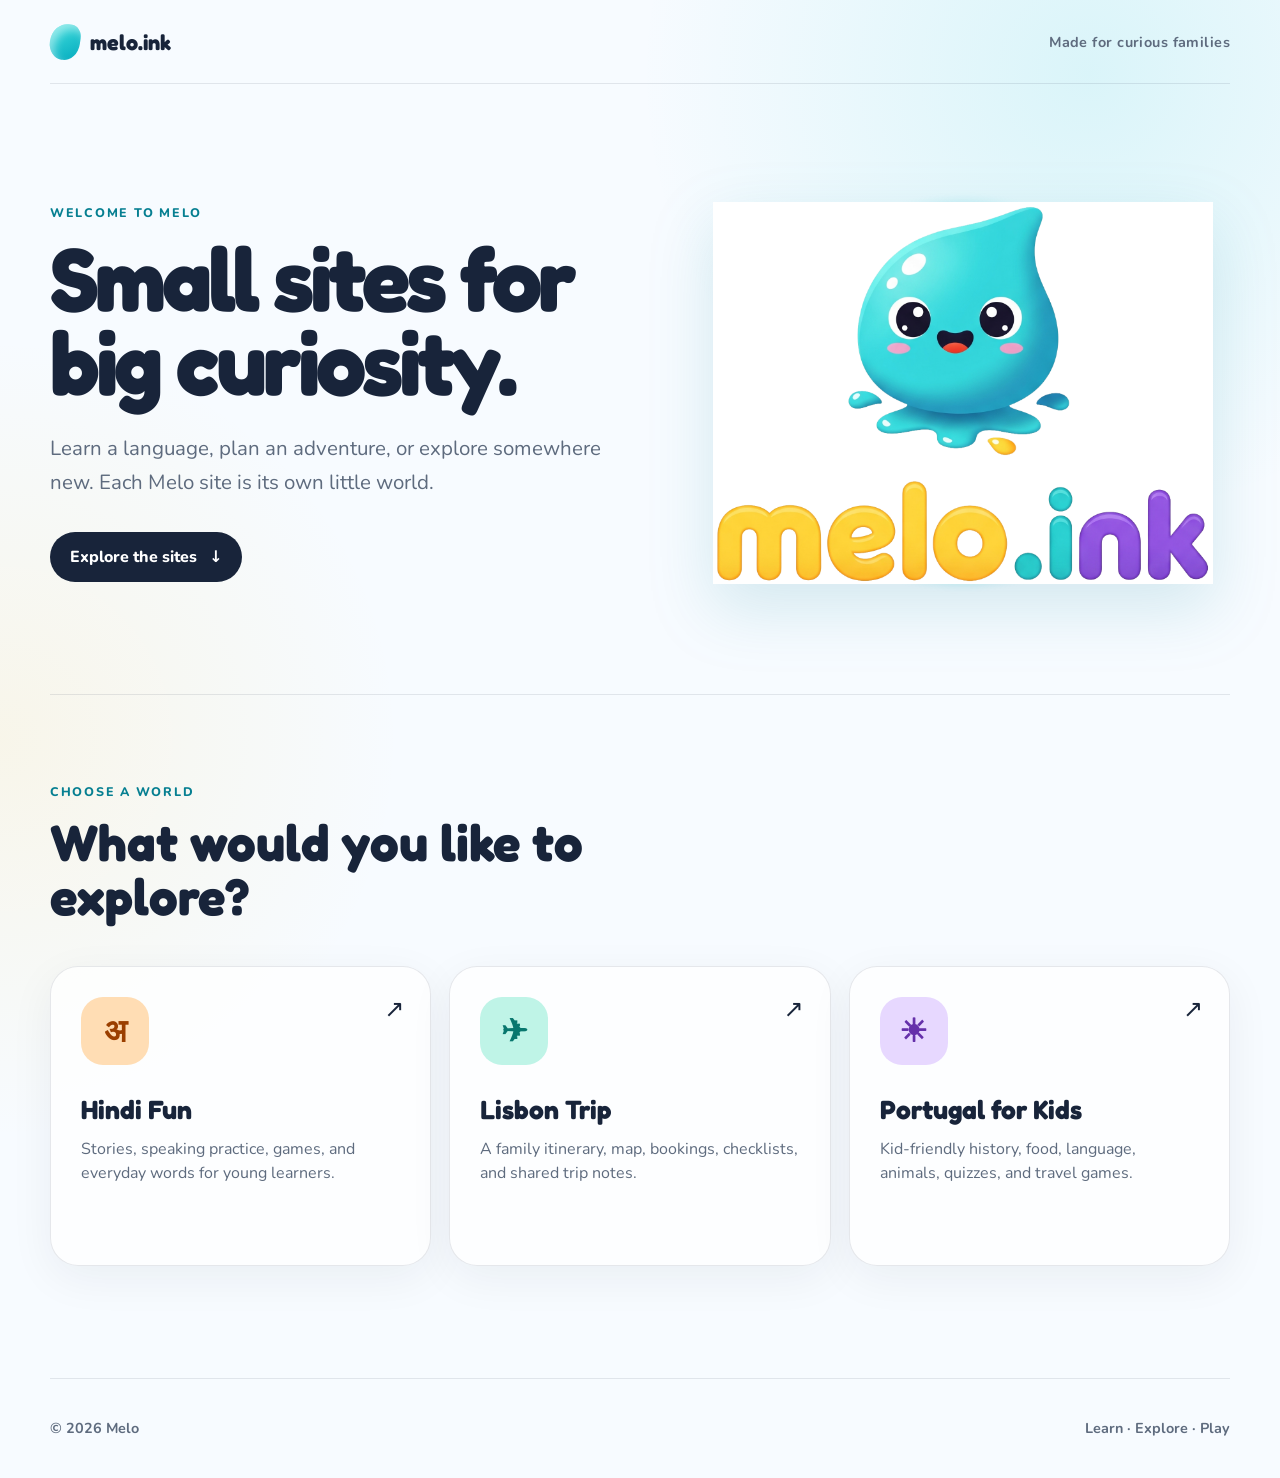
==== sites/home/index.html @ 642155f0 "refactor: split Melo into independently deployable microsites" ====
<!doctype html>
<html lang="en">
<head>
  <meta charset="utf-8">
  <meta name="viewport" content="width=device-width, initial-scale=1">
  <meta name="description" content="Melo is a home for playful learning tools, family trip guides, and small experiments.">
  <meta name="theme-color" content="#f7fbff">
  <title>Melo — Little sites for learning and exploring</title>
  <link rel="icon" type="image/png" sizes="32x32" href="assets/favicon-32x32.png">
  <link rel="icon" type="image/png" sizes="16x16" href="assets/favicon-16x16.png">
  <link rel="apple-touch-icon" href="assets/apple-touch-icon.png">
  <link rel="manifest" href="site.webmanifest">
  <link rel="preconnect" href="https://fonts.googleapis.com">
  <link rel="preconnect" href="https://fonts.gstatic.com" crossorigin>
  <link href="https://fonts.googleapis.com/css2?family=Fredoka:wght@500;600;700&family=Nunito:wght@400;600;700;800&display=swap" rel="stylesheet">
  <link rel="stylesheet" href="styles.css">
</head>
<body>
  <header class="site-header">
    <a class="brand" href="https://melo.ink" aria-label="Melo home">
      <span class="brand-mark" aria-hidden="true"></span>
      <span>melo.ink</span>
    </a>
    <span class="header-note">Made for curious families</span>
  </header>

  <main>
    <section class="hero" aria-labelledby="hero-title">
      <div class="hero-copy">
        <p class="eyebrow">Welcome to Melo</p>
        <h1 id="hero-title">Small sites for big curiosity.</h1>
        <p class="intro">Learn a language, plan an adventure, or explore somewhere new. Each Melo site is its own little world.</p>
        <a class="primary-link" href="#explore">Explore the sites <span aria-hidden="true">↓</span></a>
      </div>
      <div class="hero-art" aria-hidden="true">
        <div class="glow"></div>
        <img src="assets/melo-logo.png" alt="">
      </div>
    </section>

    <section class="collection" id="explore" aria-labelledby="collection-title">
      <div class="section-heading">
        <p class="eyebrow">Choose a world</p>
        <h2 id="collection-title">What would you like to explore?</h2>
      </div>

      <div class="site-grid">
        <a class="site-card hindi" href="https://hindi.melo.ink">
          <span class="card-icon" aria-hidden="true">अ</span>
          <span class="card-copy">
            <strong>Hindi Fun</strong>
            <span>Stories, speaking practice, games, and everyday words for young learners.</span>
          </span>
          <span class="card-arrow" aria-hidden="true">↗</span>
        </a>

        <a class="site-card lisbon" href="https://lisbon.melo.ink">
          <span class="card-icon" aria-hidden="true">✈</span>
          <span class="card-copy">
            <strong>Lisbon Trip</strong>
            <span>A family itinerary, map, bookings, checklists, and shared trip notes.</span>
          </span>
          <span class="card-arrow" aria-hidden="true">↗</span>
        </a>

        <a class="site-card portugal" href="https://portugal-kids.melo.ink">
          <span class="card-icon" aria-hidden="true">☀</span>
          <span class="card-copy">
            <strong>Portugal for Kids</strong>
            <span>Kid-friendly history, food, language, animals, quizzes, and travel games.</span>
          </span>
          <span class="card-arrow" aria-hidden="true">↗</span>
        </a>
      </div>
    </section>
  </main>

  <footer>
    <span>© 2026 Melo</span>
    <span>Learn · Explore · Play</span>
  </footer>
</body>
</html>
---- sites/home/styles.css ----
:root {
  color-scheme: light;
  --ink: #18243a;
  --muted: #5e6b7e;
  --paper: #f7fbff;
  --aqua: #17c9d2;
  --aqua-dark: #067f91;
  --yellow: #ffc83d;
  --purple: #8b5cf6;
  --line: rgba(24, 36, 58, 0.1);
}

* { box-sizing: border-box; }

html { scroll-behavior: smooth; }

body {
  margin: 0;
  min-height: 100vh;
  color: var(--ink);
  background:
    radial-gradient(circle at 85% 5%, rgba(23, 201, 210, 0.13), transparent 28rem),
    radial-gradient(circle at 0 50%, rgba(255, 200, 61, 0.11), transparent 25rem),
    var(--paper);
  font-family: "Nunito", system-ui, sans-serif;
}

a { color: inherit; }

.site-header,
main,
footer {
  width: min(1180px, calc(100% - 40px));
  margin-inline: auto;
}

.site-header {
  min-height: 84px;
  display: flex;
  align-items: center;
  justify-content: space-between;
  border-bottom: 1px solid var(--line);
}

.brand {
  display: inline-flex;
  align-items: center;
  gap: 10px;
  text-decoration: none;
  font-family: "Fredoka", sans-serif;
  font-size: 1.35rem;
  font-weight: 700;
}

.brand-mark {
  width: 30px;
  height: 36px;
  display: inline-block;
  border-radius: 70% 45% 65% 60%;
  background: linear-gradient(145deg, #43e1df, #04aabe);
  transform: rotate(8deg);
  box-shadow: inset 5px 5px 9px rgba(255, 255, 255, 0.45);
}

.header-note {
  color: var(--muted);
  font-size: 0.9rem;
  font-weight: 700;
  letter-spacing: 0.03em;
}

.hero {
  min-height: 610px;
  display: grid;
  grid-template-columns: 1.05fr 0.95fr;
  align-items: center;
  gap: 56px;
  padding: 80px 0 72px;
}

.eyebrow {
  margin: 0 0 16px;
  color: var(--aqua-dark);
  font-weight: 800;
  text-transform: uppercase;
  letter-spacing: 0.14em;
  font-size: 0.78rem;
}

h1, h2, strong {
  font-family: "Fredoka", sans-serif;
}

h1 {
  max-width: 680px;
  margin: 0;
  font-size: clamp(3.4rem, 7vw, 6.7rem);
  line-height: 0.93;
  letter-spacing: -0.045em;
}

.intro {
  max-width: 620px;
  margin: 28px 0 32px;
  color: var(--muted);
  font-size: clamp(1.05rem, 2vw, 1.28rem);
  line-height: 1.65;
}

.primary-link {
  display: inline-flex;
  align-items: center;
  gap: 12px;
  padding: 14px 20px;
  border-radius: 999px;
  color: white;
  background: var(--ink);
  text-decoration: none;
  font-weight: 800;
  transition: transform 160ms ease, box-shadow 160ms ease;
}

.primary-link:hover,
.primary-link:focus-visible {
  transform: translateY(-2px);
  box-shadow: 0 12px 30px rgba(24, 36, 58, 0.2);
}

.hero-art {
  min-height: 440px;
  position: relative;
  display: grid;
  place-items: center;
}

.hero-art img {
  position: relative;
  width: min(100%, 500px);
  height: auto;
  filter: drop-shadow(0 24px 32px rgba(6, 127, 145, 0.15));
  animation: float 5s ease-in-out infinite;
}

.glow {
  position: absolute;
  width: 72%;
  aspect-ratio: 1;
  border-radius: 50%;
  background: rgba(23, 201, 210, 0.16);
  filter: blur(4px);
}

@keyframes float {
  0%, 100% { transform: translateY(0) rotate(-1deg); }
  50% { transform: translateY(-12px) rotate(1deg); }
}

.collection {
  padding: 88px 0 112px;
  border-top: 1px solid var(--line);
}

.section-heading h2 {
  max-width: 700px;
  margin: 0 0 42px;
  font-size: clamp(2.3rem, 4vw, 4rem);
  line-height: 1.05;
}

.site-grid {
  display: grid;
  grid-template-columns: repeat(3, minmax(0, 1fr));
  gap: 18px;
}

.site-card {
  min-height: 300px;
  position: relative;
  display: flex;
  flex-direction: column;
  gap: 28px;
  padding: 30px;
  overflow: hidden;
  border: 1px solid var(--line);
  border-radius: 28px;
  background: rgba(255, 255, 255, 0.75);
  text-decoration: none;
  box-shadow: 0 12px 45px rgba(24, 36, 58, 0.06);
  transition: transform 180ms ease, box-shadow 180ms ease;
}

.site-card:hover,
.site-card:focus-visible {
  transform: translateY(-6px);
  box-shadow: 0 22px 55px rgba(24, 36, 58, 0.13);
}

.card-icon {
  width: 68px;
  height: 68px;
  display: grid;
  place-items: center;
  border-radius: 22px;
  font-family: "Fredoka", sans-serif;
  font-size: 2rem;
  font-weight: 700;
}

.hindi .card-icon { color: #9b3f00; background: #ffddb4; }
.lisbon .card-icon { color: #08776e; background: #bff4e7; }
.portugal .card-icon { color: #6530aa; background: #e7d8ff; }

.card-copy {
  display: grid;
  gap: 12px;
}

.card-copy strong { font-size: 1.65rem; }
.card-copy span { color: var(--muted); line-height: 1.55; }

.card-arrow {
  position: absolute;
  right: 26px;
  top: 26px;
  font-size: 1.5rem;
}

footer {
  min-height: 100px;
  display: flex;
  align-items: center;
  justify-content: space-between;
  border-top: 1px solid var(--line);
  color: var(--muted);
  font-size: 0.9rem;
  font-weight: 700;
}

@media (max-width: 860px) {
  .hero {
    min-height: auto;
    grid-template-columns: 1fr;
    gap: 18px;
    padding-top: 64px;
  }

  .hero-art { min-height: 320px; }
  .hero-art img { width: min(82%, 420px); }
  .site-grid { grid-template-columns: 1fr; }
  .site-card { min-height: 230px; }
}

@media (max-width: 560px) {
  .site-header,
  main,
  footer { width: min(100% - 28px, 1180px); }
  .header-note { display: none; }
  h1 { font-size: clamp(3.2rem, 18vw, 4.8rem); }
  .hero { padding-top: 48px; }
  .collection { padding: 64px 0 80px; }
  footer { align-items: flex-start; flex-direction: column; justify-content: center; gap: 6px; }
}

@media (prefers-reduced-motion: reduce) {
  html { scroll-behavior: auto; }
  .hero-art img { animation: none; }
  * { transition-duration: 0.01ms !important; }
}
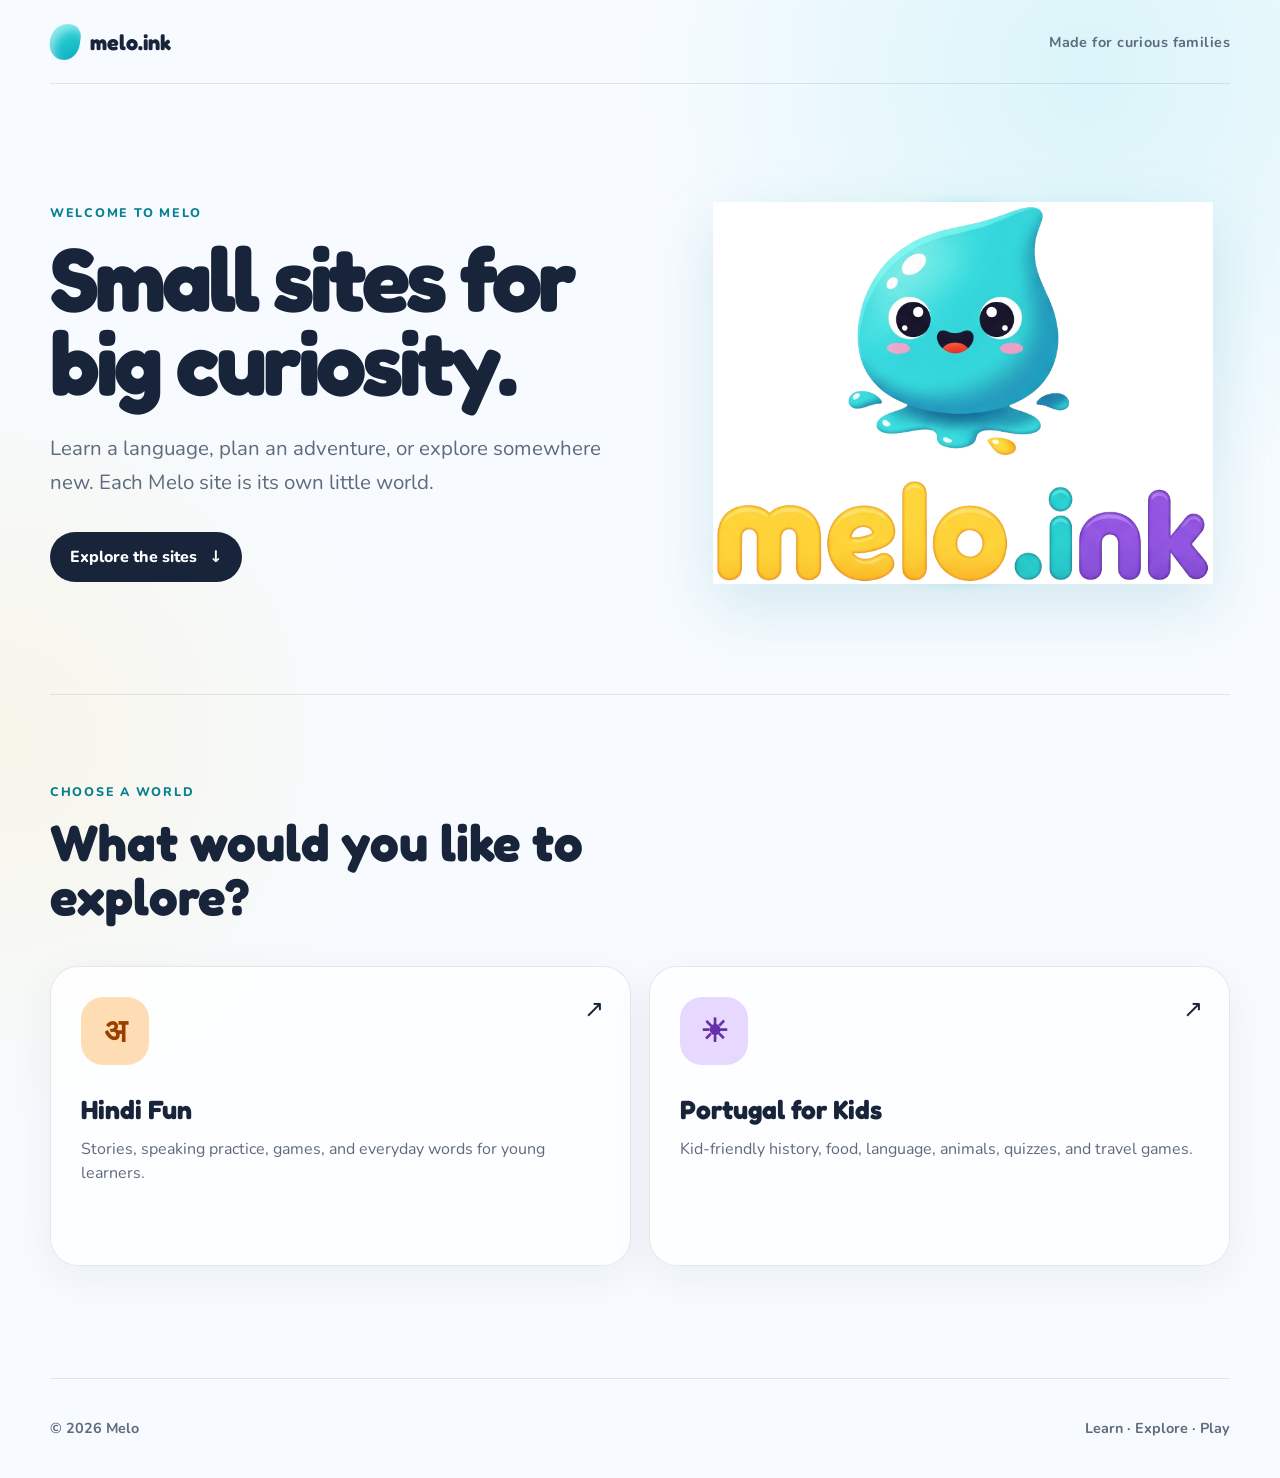
==== commit a5746c24: "refactor: remove private Lisbon microsite" ====
--- a/sites/home/index.html
+++ b/sites/home/index.html
@@ -54,15 +54,6 @@
           <span class="card-arrow" aria-hidden="true">↗</span>
         </a>
 
-        <a class="site-card lisbon" href="https://lisbon.melo.ink">
-          <span class="card-icon" aria-hidden="true">✈</span>
-          <span class="card-copy">
-            <strong>Lisbon Trip</strong>
-            <span>A family itinerary, map, bookings, checklists, and shared trip notes.</span>
-          </span>
-          <span class="card-arrow" aria-hidden="true">↗</span>
-        </a>
-
         <a class="site-card portugal" href="https://portugal-kids.melo.ink">
           <span class="card-icon" aria-hidden="true">☀</span>
           <span class="card-copy">
--- a/sites/home/styles.css
+++ b/sites/home/styles.css
@@ -169,7 +169,7 @@
 
 .site-grid {
   display: grid;
-  grid-template-columns: repeat(3, minmax(0, 1fr));
+  grid-template-columns: repeat(2, minmax(0, 1fr));
   gap: 18px;
 }
 
@@ -207,7 +207,6 @@
 }
 
 .hindi .card-icon { color: #9b3f00; background: #ffddb4; }
-.lisbon .card-icon { color: #08776e; background: #bff4e7; }
 .portugal .card-icon { color: #6530aa; background: #e7d8ff; }
 
 .card-copy {
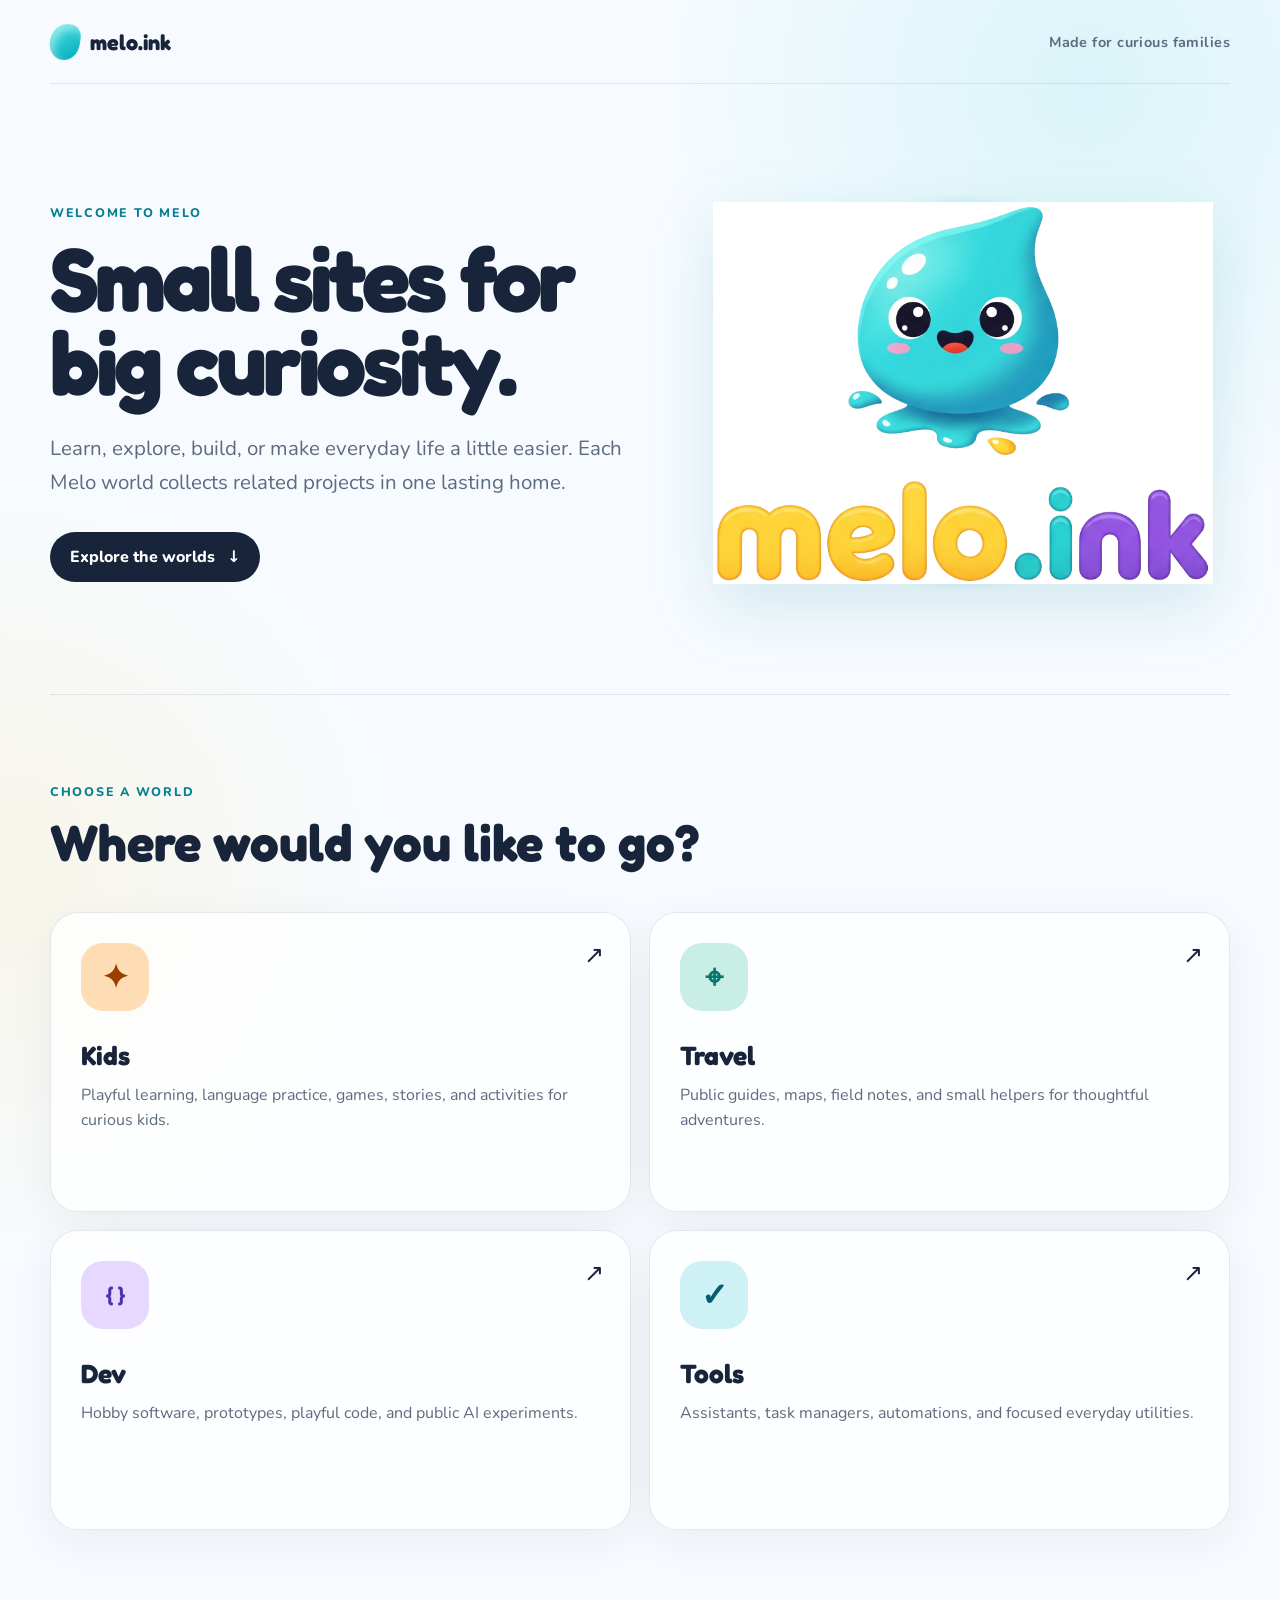
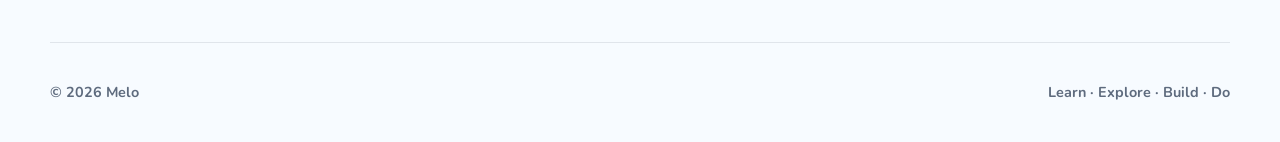
==== commit 09571705: "refactor: organize Melo into category hubs" ====
--- a/sites/home/index.html
+++ b/sites/home/index.html
@@ -3,9 +3,9 @@
 <head>
   <meta charset="utf-8">
   <meta name="viewport" content="width=device-width, initial-scale=1">
-  <meta name="description" content="Melo is a home for playful learning tools, family trip guides, and small experiments.">
+  <meta name="description" content="Melo is a home for playful learning, travel ideas, useful tools, and small experiments.">
   <meta name="theme-color" content="#f7fbff">
-  <title>Melo — Little sites for learning and exploring</title>
+  <title>Melo — Small worlds for curious people</title>
   <link rel="icon" type="image/png" sizes="32x32" href="assets/favicon-32x32.png">
   <link rel="icon" type="image/png" sizes="16x16" href="assets/favicon-16x16.png">
   <link rel="apple-touch-icon" href="assets/apple-touch-icon.png">
@@ -29,8 +29,8 @@
       <div class="hero-copy">
         <p class="eyebrow">Welcome to Melo</p>
         <h1 id="hero-title">Small sites for big curiosity.</h1>
-        <p class="intro">Learn a language, plan an adventure, or explore somewhere new. Each Melo site is its own little world.</p>
-        <a class="primary-link" href="#explore">Explore the sites <span aria-hidden="true">↓</span></a>
+        <p class="intro">Learn, explore, build, or make everyday life a little easier. Each Melo world collects related projects in one lasting home.</p>
+        <a class="primary-link" href="#explore">Explore the worlds <span aria-hidden="true">↓</span></a>
       </div>
       <div class="hero-art" aria-hidden="true">
         <div class="glow"></div>
@@ -41,24 +41,42 @@
     <section class="collection" id="explore" aria-labelledby="collection-title">
       <div class="section-heading">
         <p class="eyebrow">Choose a world</p>
-        <h2 id="collection-title">What would you like to explore?</h2>
+        <h2 id="collection-title">Where would you like to go?</h2>
       </div>
 
       <div class="site-grid">
-        <a class="site-card hindi" href="https://hindi.melo.ink">
-          <span class="card-icon" aria-hidden="true">अ</span>
+        <a class="site-card kids" href="https://kids.melo.ink">
+          <span class="card-icon" aria-hidden="true">✦</span>
           <span class="card-copy">
-            <strong>Hindi Fun</strong>
-            <span>Stories, speaking practice, games, and everyday words for young learners.</span>
+            <strong>Kids</strong>
+            <span>Playful learning, language practice, games, stories, and activities for curious kids.</span>
           </span>
           <span class="card-arrow" aria-hidden="true">↗</span>
         </a>
 
-        <a class="site-card portugal" href="https://portugal-kids.melo.ink">
-          <span class="card-icon" aria-hidden="true">☀</span>
+        <a class="site-card travel" href="https://travel.melo.ink">
+          <span class="card-icon" aria-hidden="true">⌖</span>
           <span class="card-copy">
-            <strong>Portugal for Kids</strong>
-            <span>Kid-friendly history, food, language, animals, quizzes, and travel games.</span>
+            <strong>Travel</strong>
+            <span>Public guides, maps, field notes, and small helpers for thoughtful adventures.</span>
+          </span>
+          <span class="card-arrow" aria-hidden="true">↗</span>
+        </a>
+
+        <a class="site-card dev" href="https://dev.melo.ink">
+          <span class="card-icon" aria-hidden="true">{ }</span>
+          <span class="card-copy">
+            <strong>Dev</strong>
+            <span>Hobby software, prototypes, playful code, and public AI experiments.</span>
+          </span>
+          <span class="card-arrow" aria-hidden="true">↗</span>
+        </a>
+
+        <a class="site-card tools" href="https://tools.melo.ink">
+          <span class="card-icon" aria-hidden="true">✓</span>
+          <span class="card-copy">
+            <strong>Tools</strong>
+            <span>Assistants, task managers, automations, and focused everyday utilities.</span>
           </span>
           <span class="card-arrow" aria-hidden="true">↗</span>
         </a>
@@ -68,7 +86,7 @@
 
   <footer>
     <span>© 2026 Melo</span>
-    <span>Learn · Explore · Play</span>
+    <span>Learn · Explore · Build · Do</span>
   </footer>
 </body>
 </html>
--- a/sites/home/styles.css
+++ b/sites/home/styles.css
@@ -206,8 +206,10 @@
   font-weight: 700;
 }
 
-.hindi .card-icon { color: #9b3f00; background: #ffddb4; }
-.portugal .card-icon { color: #6530aa; background: #e7d8ff; }
+.kids .card-icon { color: #9b3f00; background: #ffddb4; }
+.travel .card-icon { color: #08766a; background: #c8eee6; }
+.dev .card-icon { color: #5030aa; background: #e7d8ff; font-size: 1.25rem; }
+.tools .card-icon { color: #065d72; background: #cdf1f5; }
 
 .card-copy {
   display: grid;
